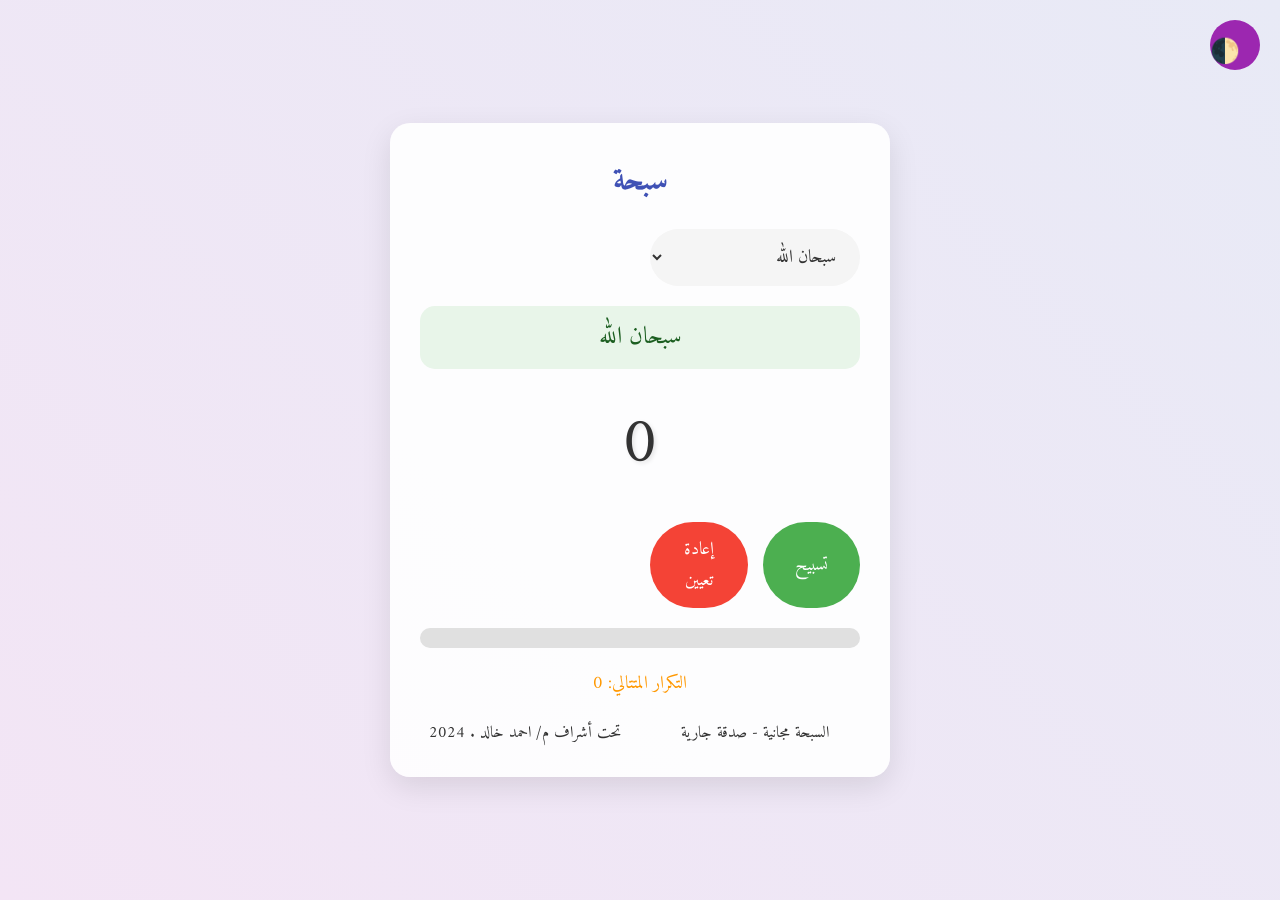
==== index.html @ c640d814 "seb7a" ====
<!DOCTYPE html>
<html lang="ar" dir="rtl">

<head>
    <meta charset="UTF-8">
    <meta name="viewport" content="width=device-width, initial-scale=1.0">
    <title>Seb7a-Sadka-Garya </title>
    <link rel="stylesheet" href="./css/style.css">
</head>

<body>
    <button class="theme-toggle" onclick="toggleTheme()">🌓</button>
    <div class="tasbih">
        <h1>سبحة </h1>
        <select id="dhikr" class="form-control">
            <option value="سبحان الله">سبحان الله</option>
            <option value="الحمد لله">الحمد لله</option>
            <option value="الله أكبر">الله أكبر</option>
            <option value="لا إله إلا الله">لا إله إلا الله</option>
            <option value="أستغفر الله">أستغفر الله</option>
            <option value="سبحان الله وبحمده">سبحان الله وبحمده</option>
            <option value="لا حول ولا قوة إلا بالله">لا حول ولا قوة إلا بالله</option>
            <option value="اللهم صل على محمد">اللهم صل على محمد</option>
            <option value="اللهم إني أسألك العفو والعافية">اللهم إني أسألك العفو والعافية</option>
        </select>
        <input type="number" id="target" min="1" value="33" placeholder="الهدف" class="form-control" hidden>
        <div id="currentDhikr"></div>
        <div class="counter" id="counter">0</div>
        <div class="buttons">
            <button id="increment">تسبيح</button>
            <button id="reset">إعادة تعيين</button>
        </div>
        <div class="progress">
            <div id="progressBar"></div>
        </div>
        <div id="streakCount">التكرار المتتالي: 0</div>
        <p>السبحة مجانية - صدقة جارية </p>
        <pr>تحت أشراف م/ احمد خالد . 2024</pr>
    </div>

    <script src="./js/script.js"></script>
</body>

</html>
---- css/style.css ----
@import url('https://fonts.googleapis.com/css2?family=Amiri:wght@400;700&display=swap');
        
:root {
    --primary-color: #3f51b5;
    --secondary-color: #4CAF50;
    --background-color: #f3e5f5;
    --text-color: #333;
    --light-text-color: #fff;
    --element-background: rgba(255, 255, 255, 0.9);
}

* {
    box-sizing: border-box;
    margin: 0;
    padding: 0;
}

body {
    font-family: 'Amiri', serif;
    display: flex;
    justify-content: center;
    align-items: center;
    min-height: 100vh;
    margin: 0;
    background: linear-gradient(45deg, var(--background-color), #e8eaf6);
    color: var(--text-color);
    transition: all 0.3s ease;
    padding: 20px;
}

.tasbih {
    display: grid;
    grid-template-columns: 1fr;
    gap: 20px;
    text-align: center;
    background-color: var(--element-background);
    border-radius: 20px;
    padding: 30px;
    box-shadow: 0 10px 30px rgba(0,0,0,0.1);
    width: 100%;
    max-width: 500px;
    transition: all 0.3s ease;
}

.tasbih:hover {
    transform: translateY(-5px);
    box-shadow: 0 15px 35px rgba(0,0,0,0.2);
}

h1 {
    color: var(--primary-color);
    font-size: clamp(24px, 5vw, 32px);
}

.counter {
    font-size: clamp(48px, 10vw, 64px);
    color: var(--text-color);
    text-shadow: 2px 2px 4px rgba(0,0,0,0.1);
}

.buttons {
    display: flex;
    justify-content: center;
    gap: 15px;
}

button, .form-control {
    padding: 12px 20px;
    font-size: clamp(16px, 3vw, 18px);
    cursor: pointer;
    border: none;
    border-radius: 50px;
    transition: all 0.3s ease;
    font-family: 'Amiri', serif;
    width: 100%;
}

#increment {
    background-color: var(--secondary-color);
    color: var(--light-text-color);
}

#increment:hover {
    background-color: #45a049;
    transform: scale(1.05);
}

#reset {
    background-color: #f44336;
    color: var(--light-text-color);
}

#reset:hover {
    background-color: #da190b;
    transform: scale(1.05);
}

.form-control {
    background-color: #f5f5f5;
    color: var(--text-color);
}

.form-control:focus {
    outline: none;
    box-shadow: 0 0 0 2px var(--primary-color);
}

.progress {
    background-color: #e0e0e0;
    border-radius: 50px;
    height: 20px;
    overflow: hidden;
}

#progressBar {
    width: 0;
    height: 100%;
    background: linear-gradient(45deg, var(--secondary-color), #8BC34A);
    border-radius: 50px;
    transition: width 0.3s ease;
}

#currentDhikr {
    font-size: clamp(18px, 4vw, 24px);
    line-height: 1.4;
    padding: 15px;
    background-color: #e8f5e9;
    border-radius: 15px;
    color: #1b5e20;
    transition: all 0.3s ease;
    min-height: 60px;
    display: flex;
    align-items: center;
    justify-content: center;
    text-align: center;
    word-wrap: break-word;
    overflow-wrap: break-word;
}

#currentDhikr:hover {
    transform: scale(1.03);
    box-shadow: 0 5px 15px rgba(0,0,0,0.1);
}

#streakCount {
    font-size: clamp(16px, 3vw, 18px);
    color: #ff9800;
}

.theme-toggle {
    position: fixed;
    top: 20px;
    right: 20px;
    background-color: #9c27b0;
    color: var(--light-text-color);
    border: none;
    border-radius: 50%;
    width: 50px;
    height: 50px;
    font-size: 24px;
    cursor: pointer;
    transition: all 0.3s ease;
    z-index: 1000;
}

.theme-toggle:hover {
    background-color: #7b1fa2;
    transform: rotate(180deg);
}

.dark-theme {
    --primary-color: #9fa8da;
    --secondary-color: #81c784;
    --background-color: #303f9f;
    --text-color: #fff;
    --light-text-color: #fff;
    --element-background: rgba(0, 0, 0, 0.8);
}

.dark-theme #currentDhikr {
    background-color: #1a237e;
    color: #e8eaf6;
}

.dark-theme .form-control {
    background-color: #3f51b5;
    color: var(--light-text-color);
}

@media (max-width: 480px) {
    .tasbih {
        padding: 20px;
    }

    button, .form-control {
        padding: 10px 15px;
    }

    .buttons {
        flex-direction: column;
    }
}

@media (min-width: 768px) {
    .tasbih {
        grid-template-columns: repeat(2, 1fr);
    }

    h1, #currentDhikr, .counter, .progress, #streakCount {
        grid-column: 1 / -1;
    }
}
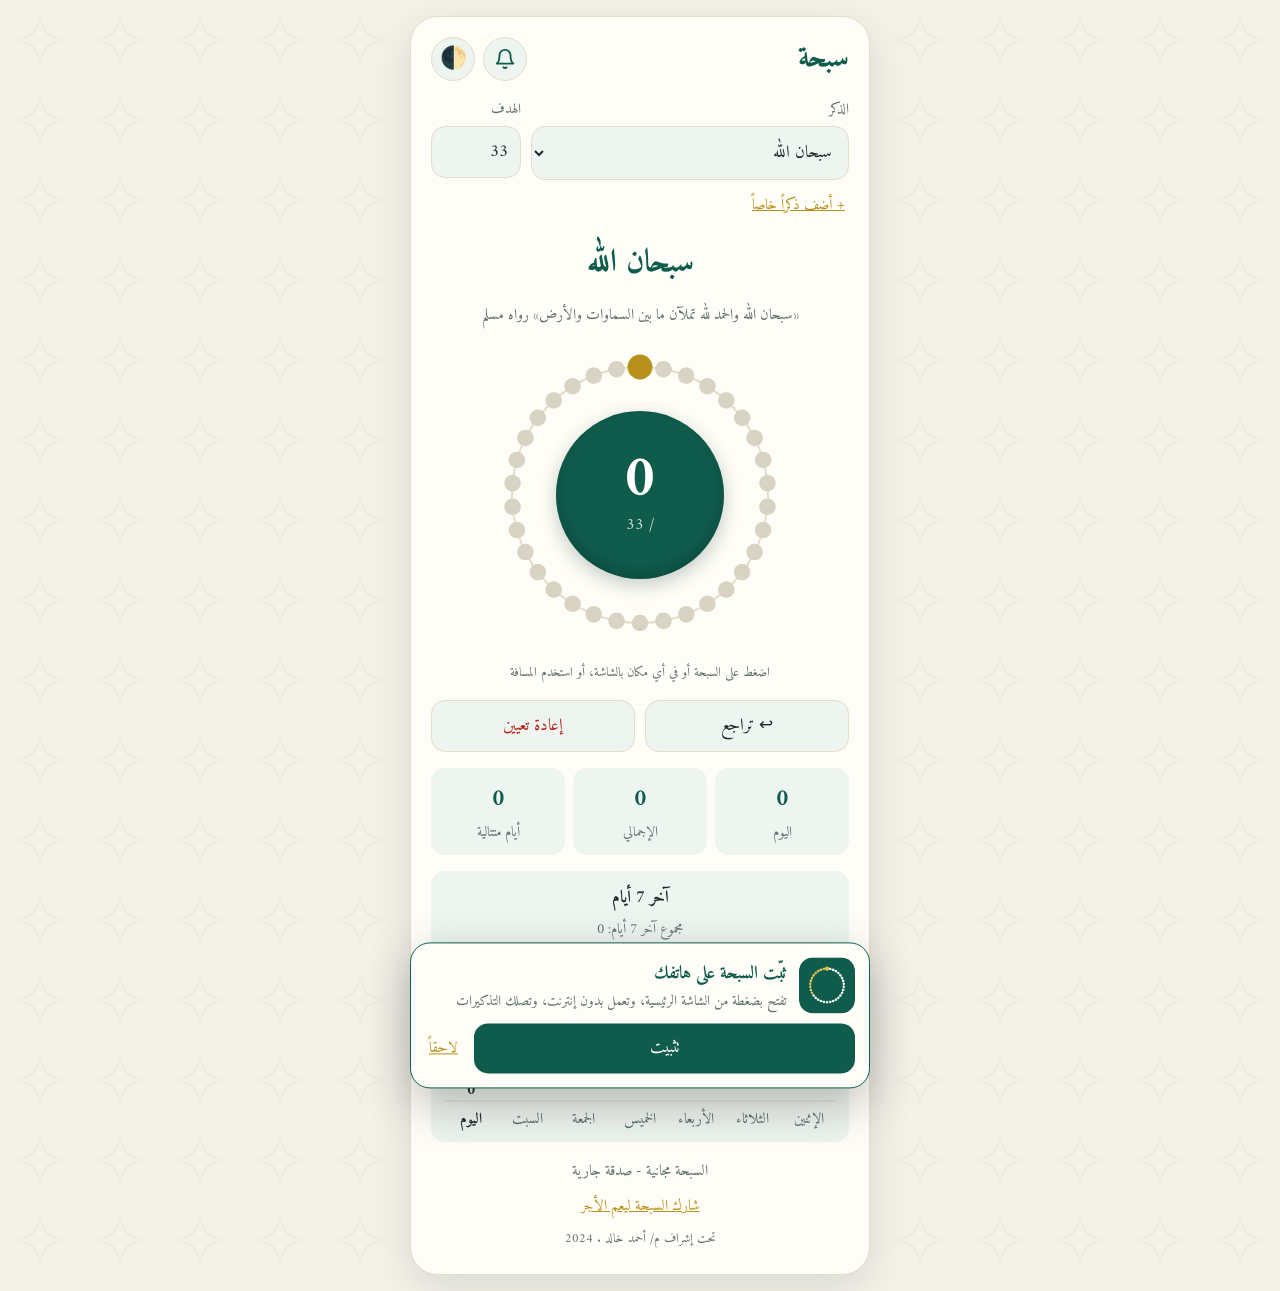
==== commit 5f80418e: "السبحة - صدقة جارية Co-Authored-By: Claude Opus 5.5 <noreply@anthropic.com>" ====
--- a/index.html
+++ b/index.html
@@ -1,44 +1 @@
-<!DOCTYPE html>
-<html lang="ar" dir="rtl">
-
-<head>
-    <meta charset="UTF-8">
-    <meta name="viewport" content="width=device-width, initial-scale=1.0">
-    <title>Seb7a-Sadka-Garya </title>
-    <link rel="stylesheet" href="./css/style.css">
-</head>
-
-<body>
-    <button class="theme-toggle" onclick="toggleTheme()">🌓</button>
-    <div class="tasbih">
-        <h1>سبحة </h1>
-        <select id="dhikr" class="form-control">
-            <option value="سبحان الله">سبحان الله</option>
-            <option value="الحمد لله">الحمد لله</option>
-            <option value="الله أكبر">الله أكبر</option>
-            <option value="لا إله إلا الله">لا إله إلا الله</option>
-            <option value="أستغفر الله">أستغفر الله</option>
-            <option value="سبحان الله وبحمده">سبحان الله وبحمده</option>
-            <option value="لا حول ولا قوة إلا بالله">لا حول ولا قوة إلا بالله</option>
-            <option value="اللهم صل على محمد">اللهم صل على محمد</option>
-            <option value="اللهم إني أسألك العفو والعافية">اللهم إني أسألك العفو والعافية</option>
-        </select>
-        <input type="number" id="target" min="1" value="33" placeholder="الهدف" class="form-control" hidden>
-        <div id="currentDhikr"></div>
-        <div class="counter" id="counter">0</div>
-        <div class="buttons">
-            <button id="increment">تسبيح</button>
-            <button id="reset">إعادة تعيين</button>
-        </div>
-        <div class="progress">
-            <div id="progressBar"></div>
-        </div>
-        <div id="streakCount">التكرار المتتالي: 0</div>
-        <p>السبحة مجانية - صدقة جارية </p>
-        <pr>تحت أشراف م/ احمد خالد . 2024</pr>
-    </div>
-
-    <script src="./js/script.js"></script>
-</body>
-
-</html>+<!DOCTYPE html> <html lang="ar" dir="rtl"> <head> <meta charset="UTF-8"> <meta name="viewport" content="width=device-width,initial-scale=1,viewport-fit=cover"> <title>سبحة - صدقة جارية</title> <meta name="description" content="سبحة إلكترونية مجانية تعمل بدون إنترنت - صدقة جارية"> <meta name="theme-color" content="#0f5c4d"> <link rel="manifest" href="./manifest.webmanifest"> <link rel="icon" href="./icons/icon.svg" type="image/svg+xml"> <link rel="apple-touch-icon" href="./icons/apple-touch-icon.png"> <meta name="mobile-web-app-capable" content="yes"> <meta name="apple-mobile-web-app-capable" content="yes"> <meta name="apple-mobile-web-app-status-bar-style" content="default"> <meta name="apple-mobile-web-app-title" content="سبحة"> <link rel="preconnect" href="https://fonts.googleapis.com"> <link rel="preconnect" href="https://fonts.gstatic.com" crossorigin> <link rel="stylesheet" href="https://fonts.googleapis.com/css2?family=Amiri:wght@400;700&display=swap"> <link rel="stylesheet" href="./css/style.css"> <script>try{const e=JSON.parse(localStorage.getItem("seb7a-state")||"{}");e.theme&&(document.documentElement.dataset.theme=e.theme)}catch(e){}</script> </head> <body> <main class="tasbih"> <header class="top-bar"> <h1>سبحة</h1> <div class="top-actions"> <button id="install" class="install-btn" hidden>⬇ تثبيت</button> <button id="openSettings" class="icon-btn" aria-label="التذكيرات" title="التذكيرات"> <svg viewBox="0 0 24 24" aria-hidden="true"><path d="M6 8a6 6 0 1 1 12 0c0 7 3 9 3 9H3s3-2 3-9M10.3 21a1.94 1.94 0 0 0 3.4 0" fill="none" stroke="currentColor" stroke-width="2" stroke-linecap="round" stroke-linejoin="round"/></svg> </button> <button id="themeToggle" class="icon-btn" aria-label="تبديل الوضع الليلي" title="الوضع الليلي">🌓</button> </div> </header> <div class="controls"> <label class="field"> <span>الذكر</span> <select id="dhikr" class="form-control"> <option value="__prayer__">تسبيح ما بعد الصلاة</option> <option value="سبحان الله">سبحان الله</option> <option value="الحمد لله">الحمد لله</option> <option value="الله أكبر">الله أكبر</option> <option value="لا إله إلا الله">لا إله إلا الله</option> <option value="أستغفر الله">أستغفر الله</option> <option value="سبحان الله وبحمده">سبحان الله وبحمده</option> <option value="لا حول ولا قوة إلا بالله">لا حول ولا قوة إلا بالله</option> <option value="اللهم صل على محمد">اللهم صل على محمد</option> <option value="اللهم إني أسألك العفو والعافية">اللهم إني أسألك العفو والعافية</option> <optgroup id="customGroup" label="أذكاري" hidden></optgroup> </select> </label> <label class="field field-small"> <span>الهدف</span> <input type="number" id="target" min="1" max="10000" value="33" inputmode="numeric" class="form-control"> </label> </div> <div class="dhikr-actions"> <button id="addDhikr" class="link-btn">+ أضف ذكراً خاصاً</button> <button id="deleteDhikr" class="link-btn danger-link" hidden>حذف هذا الذكر</button> </div> <div id="currentDhikr" aria-live="polite"></div> <p id="fadl" class="fadl"></p> <button id="increment" class="ring-btn" aria-label="تسبيح"> <svg id="beads" viewBox="0 0 300 300" aria-hidden="true"></svg> <span class="ring-center"> <span class="counter" id="counter" aria-live="polite">0</span> <span class="counter-target" id="counterTarget">/ 33</span> </span> </button> <p class="hint">اضغط على السبحة أو في أي مكان بالشاشة، أو استخدم المسافة</p> <div class="buttons"> <button id="undo" class="secondary-btn">↩ تراجع</button> <button id="reset" class="danger-btn">إعادة تعيين</button> </div> <section class="stats" aria-label="الإحصائيات"> <div class="stat"> <span class="stat-value" id="todayCount">0</span> <span class="stat-label">اليوم</span> </div> <div class="stat"> <span class="stat-value" id="totalCount">0</span> <span class="stat-label">الإجمالي</span> </div> <div class="stat"> <span class="stat-value" id="streakCount">0</span> <span class="stat-label">أيام متتالية</span> </div> </section> <section class="chart" aria-labelledby="chartTitle"> <h2 id="chartTitle">آخر 7 أيام</h2> <p id="chartCaption" class="chart-caption" aria-live="polite"></p> <svg id="weekChart" viewBox="0 0 320 150" role="group" aria-label="عدد التسبيحات في آخر 7 أيام"></svg> </section> <footer class="footer"> <p>السبحة مجانية - صدقة جارية</p> <button id="share" class="link-btn">شارك السبحة ليعم الأجر</button> <small>تحت إشراف م/ أحمد خالد . 2024</small> </footer> </main> <dialog id="dhikrDialog" class="dialog"> <form id="dhikrForm"> <h2>ذكر جديد</h2> <label class="field"> <span>نص الذكر</span> <textarea id="newDhikrText" class="form-control" rows="2" maxlength="200" required></textarea> </label> <label class="field"> <span>الهدف</span> <input type="number" id="newDhikrTarget" class="form-control" min="1" max="10000" value="33" inputmode="numeric" required> </label> <p id="dhikrError" class="form-error" role="alert"></p> <div class="buttons"> <button type="submit" class="primary-btn">إضافة</button> <button type="button" id="cancelDhikr" class="secondary-btn">إلغاء</button> </div> </form> </dialog> <dialog id="iosDialog" class="dialog"> <form method="dialog"> <h2>تثبيت السبحة على الآيفون</h2> <ol class="ios-steps"> <li>اضغط زر المشاركة <svg class="ios-icon" viewBox="0 0 24 24" aria-hidden="true"><path d="M12 3v12M7.5 7.5 12 3l4.5 4.5M8 11H6v10h12V11h-2" fill="none" stroke="currentColor" stroke-width="2" stroke-linecap="round" stroke-linejoin="round"/></svg> في Safari (أسفل الشاشة) أو في Chrome (أعلى الشاشة)</li> <li>اختر <strong>«إضافة إلى الشاشة الرئيسية»</strong></li> <li>اضغط <strong>«إضافة»</strong></li> </ol> <div class="buttons"> <button class="primary-btn">حسناً</button> </div> </form> </dialog> <dialog id="settingsDialog" class="sheet" aria-labelledby="settingsTitle"> <div class="sheet-header"> <h2 id="settingsTitle">التذكيرات</h2> <button type="button" id="closeSettings" class="icon-btn" aria-label="إغلاق">✕</button> </div> <div class="sheet-body"> <section class="card master"> <div class="card-head"> <div> <h3>تفعيل التذكيرات</h3> <p id="remindersStatus" class="muted-text"></p> </div> <label class="switch"><input type="checkbox" id="remindersEnabled" role="switch" aria-label="تفعيل التذكيرات"><span></span></label> </div> <p id="remindersNotice" class="notice" hidden></p> </section> <div id="remindersBody" class="reminders-body"> <section class="card"> <div class="card-head"> <div> <h3>كل فترة</h3> <p class="muted-text">تذكير بذكر مختلف في كل مرة بالترتيب</p> </div> <label class="switch"><input type="checkbox" id="intervalOn" role="switch" aria-label="كل فترة"><span></span></label> </div> <div class="inline-fields interval-fields"> <label class="field"><span>كل</span> <select id="intervalMinutes" class="form-control"> <option value="15">15 دقيقة</option> <option value="30">30 دقيقة</option> <option value="45">45 دقيقة</option> <option value="60">ساعة</option> <option value="90">ساعة ونصف</option> <option value="120">ساعتين</option> <option value="180">3 ساعات</option> <option value="240">4 ساعات</option> </select> </label> <label class="field"><span>من</span><input type="time" id="intervalFrom" class="form-control"></label> <label class="field"><span>إلى</span><input type="time" id="intervalTo" class="form-control"></label> </div> <div class="rows-label"><span>الذكر</span><span>العدد</span></div> <div id="intervalItems" class="reminder-rows"></div> <button type="button" id="addIntervalItem" class="add-row">+ إضافة ذكر</button> </section> <section class="card"> <div class="card-head"> <div> <h3>أوقات ثابتة</h3> <p class="muted-text">في ساعة محددة كل يوم</p> </div> <label class="switch"><input type="checkbox" id="fixedOn" role="switch" aria-label="أوقات ثابتة"><span></span></label> </div> <div id="fixedItems" class="reminder-rows"></div> <button type="button" id="addFixedItem" class="add-row">+ إضافة وقت</button> </section> <section class="card"> <div class="card-head"> <div> <h3>مدينتك</h3> <p class="muted-text">لحساب مواقيت الصلاة وأذكار الصباح والمساء</p> </div> </div> <div class="inline-fields"> <select id="citySelect" class="form-control" aria-label="المدينة"></select> <button type="button" id="locateMe" class="secondary-btn locate-btn">📍 موقعي</button> </div> <div id="prayerTimesRow" class="prayer-times"></div> </section> <section class="card"> <div class="card-head"> <div> <h3>بعد الصلوات</h3> <p class="muted-text">تسبيح ما بعد الصلاة (33 · 33 · 34)</p> </div> <label class="switch"><input type="checkbox" id="prayersOn" role="switch" aria-label="بعد الصلوات"><span></span></label> </div> <div id="prayerChips" class="chips"></div> <label class="field"><span>بعد الأذان بـ</span> <select id="prayerOffset" class="form-control"> <option value="5">5 دقائق</option> <option value="10">10 دقائق</option> <option value="15">15 دقيقة</option> <option value="20">20 دقيقة</option> <option value="30">30 دقيقة</option> </select> </label> </section> <section class="card"> <div class="card-head"> <div> <h3>أذكار الصباح والمساء</h3> <p class="muted-text">الصباح بعد الفجر، والمساء بعد العصر</p> </div> <label class="switch"><input type="checkbox" id="morningOn" role="switch" aria-label="أذكار الصباح والمساء"><span></span></label> </div> <div class="rows-label"><span>🌅 الصباح</span></div> <div class="reminder-row"> <select id="morningDhikr" class="form-control" aria-label="ذكر الصباح"></select> <input type="number" id="morningCount" class="form-control count-input" min="1" max="10000" inputmode="numeric" aria-label="العدد"> </div> <div class="rows-label"><span>🌙 المساء</span></div> <div class="reminder-row"> <select id="eveningDhikr" class="form-control" aria-label="ذكر المساء"></select> <input type="number" id="eveningCount" class="form-control count-input" min="1" max="10000" inputmode="numeric" aria-label="العدد"> </div> </section> <section class="card"> <h3>🔔 صوت الإشعار</h3> <p class="muted-text">نغمة الإشعار تتبع إعدادات هاتفك. إن وصلك التذكير بدون صوت:</p> <ol id="soundHelp" class="sound-help"></ol> <p class="muted-text">ثم اضغط «تجربة إشعار» بالأسفل للتأكد.</p> </section> <section class="card"> <h3>التذكيرات القادمة</h3> <ul id="upcomingList" class="upcoming"></ul> </section> </div> </div> <div class="sheet-footer"> <button type="button" id="saveReminders" class="primary-btn">حفظ</button> <button type="button" id="testReminder" class="secondary-btn">تجربة إشعار</button> </div> </dialog> <div id="installBanner" class="install-banner" role="dialog" aria-labelledby="installTitle" hidden> <img src="./icons/icon-192.png" alt="" class="install-icon" width="56" height="56"> <div class="install-text"> <strong id="installTitle">ثبّت السبحة على هاتفك</strong> <span>تفتح بضغطة من الشاشة الرئيسية، وتعمل بدون إنترنت، وتصلك التذكيرات</span> </div> <div class="install-actions"> <button type="button" id="installBannerButton" class="primary-btn">تثبيت</button> <button type="button" id="installBannerLater" class="link-btn">لاحقاً</button> </div> </div> <dialog id="soundDialog" class="dialog sound-dialog" aria-labelledby="soundTitle"> <div class="sound-step" data-step="test"> <div class="big-icon" aria-hidden="true">🔔</div> <h2 id="soundTitle">خطوة أخيرة: صوت التذكير</h2> <p class="muted-text">سنرسل لك إشعاراً تجريبياً الآن. انتبه: هل يصدر صوتاً؟</p> <button type="button" id="soundTest" class="primary-btn">أرسل إشعاراً تجريبياً</button> <button type="button" id="soundSkip" class="link-btn">تخطي</button> </div> <div class="sound-step" data-step="ask" hidden> <div class="big-icon" aria-hidden="true">👂</div> <h2>هل سمعت صوت الإشعار؟</h2> <div class="buttons"> <button type="button" id="soundYes" class="primary-btn">نعم، سمعته</button> <button type="button" id="soundNo" class="secondary-btn">لا، كان صامتاً</button> </div> </div> <div class="sound-step" data-step="fix" hidden> <h2>فعّل الصوت هكذا</h2> <ol id="soundFixSteps" class="sound-help"></ol> <div class="buttons"> <button type="button" id="soundRetry" class="primary-btn">جرّب مرة أخرى</button> <button type="button" id="soundDone" class="secondary-btn">إغلاق</button> </div> </div> <div class="sound-step" data-step="done" hidden> <div class="big-icon" aria-hidden="true">✅</div> <h2>ممتاز! ستصلك التذكيرات بصوت</h2> <button type="button" id="soundClose" class="primary-btn">تم</button> </div> </dialog> <div id="toast" class="toast" role="status" aria-live="polite"></div> <script src="./js/config.js"></script> <script src="./js/reminders-core.js"></script> <script src="./js/script.js"></script> <script src="./js/reminders.js"></script> </body> </html> 
--- a/css/style.css
+++ b/css/style.css
@@ -1,212 +1 @@
-@import url('https://fonts.googleapis.com/css2?family=Amiri:wght@400;700&display=swap');
-        
-:root {
-    --primary-color: #3f51b5;
-    --secondary-color: #4CAF50;
-    --background-color: #f3e5f5;
-    --text-color: #333;
-    --light-text-color: #fff;
-    --element-background: rgba(255, 255, 255, 0.9);
-}
-
-* {
-    box-sizing: border-box;
-    margin: 0;
-    padding: 0;
-}
-
-body {
-    font-family: 'Amiri', serif;
-    display: flex;
-    justify-content: center;
-    align-items: center;
-    min-height: 100vh;
-    margin: 0;
-    background: linear-gradient(45deg, var(--background-color), #e8eaf6);
-    color: var(--text-color);
-    transition: all 0.3s ease;
-    padding: 20px;
-}
-
-.tasbih {
-    display: grid;
-    grid-template-columns: 1fr;
-    gap: 20px;
-    text-align: center;
-    background-color: var(--element-background);
-    border-radius: 20px;
-    padding: 30px;
-    box-shadow: 0 10px 30px rgba(0,0,0,0.1);
-    width: 100%;
-    max-width: 500px;
-    transition: all 0.3s ease;
-}
-
-.tasbih:hover {
-    transform: translateY(-5px);
-    box-shadow: 0 15px 35px rgba(0,0,0,0.2);
-}
-
-h1 {
-    color: var(--primary-color);
-    font-size: clamp(24px, 5vw, 32px);
-}
-
-.counter {
-    font-size: clamp(48px, 10vw, 64px);
-    color: var(--text-color);
-    text-shadow: 2px 2px 4px rgba(0,0,0,0.1);
-}
-
-.buttons {
-    display: flex;
-    justify-content: center;
-    gap: 15px;
-}
-
-button, .form-control {
-    padding: 12px 20px;
-    font-size: clamp(16px, 3vw, 18px);
-    cursor: pointer;
-    border: none;
-    border-radius: 50px;
-    transition: all 0.3s ease;
-    font-family: 'Amiri', serif;
-    width: 100%;
-}
-
-#increment {
-    background-color: var(--secondary-color);
-    color: var(--light-text-color);
-}
-
-#increment:hover {
-    background-color: #45a049;
-    transform: scale(1.05);
-}
-
-#reset {
-    background-color: #f44336;
-    color: var(--light-text-color);
-}
-
-#reset:hover {
-    background-color: #da190b;
-    transform: scale(1.05);
-}
-
-.form-control {
-    background-color: #f5f5f5;
-    color: var(--text-color);
-}
-
-.form-control:focus {
-    outline: none;
-    box-shadow: 0 0 0 2px var(--primary-color);
-}
-
-.progress {
-    background-color: #e0e0e0;
-    border-radius: 50px;
-    height: 20px;
-    overflow: hidden;
-}
-
-#progressBar {
-    width: 0;
-    height: 100%;
-    background: linear-gradient(45deg, var(--secondary-color), #8BC34A);
-    border-radius: 50px;
-    transition: width 0.3s ease;
-}
-
-#currentDhikr {
-    font-size: clamp(18px, 4vw, 24px);
-    line-height: 1.4;
-    padding: 15px;
-    background-color: #e8f5e9;
-    border-radius: 15px;
-    color: #1b5e20;
-    transition: all 0.3s ease;
-    min-height: 60px;
-    display: flex;
-    align-items: center;
-    justify-content: center;
-    text-align: center;
-    word-wrap: break-word;
-    overflow-wrap: break-word;
-}
-
-#currentDhikr:hover {
-    transform: scale(1.03);
-    box-shadow: 0 5px 15px rgba(0,0,0,0.1);
-}
-
-#streakCount {
-    font-size: clamp(16px, 3vw, 18px);
-    color: #ff9800;
-}
-
-.theme-toggle {
-    position: fixed;
-    top: 20px;
-    right: 20px;
-    background-color: #9c27b0;
-    color: var(--light-text-color);
-    border: none;
-    border-radius: 50%;
-    width: 50px;
-    height: 50px;
-    font-size: 24px;
-    cursor: pointer;
-    transition: all 0.3s ease;
-    z-index: 1000;
-}
-
-.theme-toggle:hover {
-    background-color: #7b1fa2;
-    transform: rotate(180deg);
-}
-
-.dark-theme {
-    --primary-color: #9fa8da;
-    --secondary-color: #81c784;
-    --background-color: #303f9f;
-    --text-color: #fff;
-    --light-text-color: #fff;
-    --element-background: rgba(0, 0, 0, 0.8);
-}
-
-.dark-theme #currentDhikr {
-    background-color: #1a237e;
-    color: #e8eaf6;
-}
-
-.dark-theme .form-control {
-    background-color: #3f51b5;
-    color: var(--light-text-color);
-}
-
-@media (max-width: 480px) {
-    .tasbih {
-        padding: 20px;
-    }
-
-    button, .form-control {
-        padding: 10px 15px;
-    }
-
-    .buttons {
-        flex-direction: column;
-    }
-}
-
-@media (min-width: 768px) {
-    .tasbih {
-        grid-template-columns: repeat(2, 1fr);
-    }
-
-    h1, #currentDhikr, .counter, .progress, #streakCount {
-        grid-column: 1 / -1;
-    }
-}+:root{--bg: #f4f1e8;--surface: #fffdf7;--surface-alt: #eef4ef;--text: #1d2b27;--muted: #5f6f6a;--primary: #0f5c4d;--primary-strong: #0b4a3e;--on-primary: #ffffff;--gold: #b8911c;--bead-off: #d9d3c3;--danger: #b3261e;--border: #e4ddcb;--shadow: 0 12px 40px rgba(15, 60, 50, .12);--pattern: url("data:image/svg+xml,%3Csvg xmlns='http://www.w3.org/2000/svg' width='80' height='80' viewBox='0 0 80 80'%3E%3Cpath d='M40 18l6.4 15.6L62 40l-15.6 6.4L40 62l-6.4-15.6L18 40l15.6-6.4z' fill='none' stroke='%23b8911c' stroke-opacity='0.12'/%3E%3C/svg%3E");color-scheme:light}@media (prefers-color-scheme: dark){:root:not([data-theme=light]){--bg: #0c1714;--surface: #13221e;--surface-alt: #182c27;--text: #eef3ef;--muted: #9db1aa;--primary: #3fb59a;--primary-strong: #5fcbb1;--on-primary: #06201a;--gold: #e0bd4f;--bead-off: #2a3a35;--danger: #ef8a80;--border: #243631;--shadow: 0 12px 40px rgba(0, 0, 0, .45);color-scheme:dark}}:root[data-theme=dark]{--bg: #0c1714;--surface: #13221e;--surface-alt: #182c27;--text: #eef3ef;--muted: #9db1aa;--primary: #3fb59a;--primary-strong: #5fcbb1;--on-primary: #06201a;--gold: #e0bd4f;--bead-off: #2a3a35;--danger: #ef8a80;--border: #243631;--shadow: 0 12px 40px rgba(0, 0, 0, .45);color-scheme:dark}*{box-sizing:border-box;margin:0;padding:0}html{-webkit-tap-highlight-color:transparent}body{font-family:Amiri,serif;display:flex;justify-content:center;align-items:flex-start;min-height:100vh;min-height:100dvh;background-color:var(--bg);background-image:var(--pattern);color:var(--text);padding:max(16px,env(safe-area-inset-top)) 16px max(16px,env(safe-area-inset-bottom));touch-action:manipulation;user-select:none;-webkit-user-select:none;transition:background-color .3s ease,color .3s ease}.tasbih{display:flex;flex-direction:column;gap:16px;text-align:center;background-color:var(--surface);border:1px solid var(--border);border-radius:28px;padding:20px 20px 24px;box-shadow:var(--shadow);width:100%;max-width:460px;margin-block:auto}.top-bar{display:flex;align-items:center;justify-content:space-between}h1{color:var(--primary);font-size:30px;line-height:1.2}button{font-family:inherit;cursor:pointer;border:none;color:inherit;background:none}button:focus-visible,.form-control:focus-visible{outline:2px solid var(--gold);outline-offset:2px}.top-actions{display:flex;align-items:center;gap:8px}.install-btn{height:44px;padding:0 16px;border-radius:22px;font-size:16px;background-color:var(--primary);color:var(--on-primary)}.ios-steps{display:flex;flex-direction:column;gap:8px;padding-inline-start:20px;text-align:start;font-size:17px;line-height:1.6}.ios-icon{width:1.2em;height:1.2em;vertical-align:-.2em;color:var(--primary)}.icon-btn{width:44px;height:44px;border-radius:50%;font-size:22px;background-color:var(--surface-alt);border:1px solid var(--border);transition:transform .3s ease}.icon-btn:active{transform:rotate(180deg)}.controls{display:flex;gap:10px}.field{display:flex;flex-direction:column;gap:4px;flex:1;min-width:0;text-align:start;font-size:14px;color:var(--muted)}.field-small{flex:0 0 90px}.form-control{width:100%;padding:10px 12px;font-family:inherit;font-size:17px;color:var(--text);background-color:var(--surface-alt);border:1px solid var(--border);border-radius:14px;user-select:text}.form-control:disabled{opacity:.55}#currentDhikr{font-size:clamp(24px,7vw,32px);font-weight:700;line-height:1.5;color:var(--primary);min-height:48px;overflow-wrap:break-word}.fadl{font-size:15px;line-height:1.7;color:var(--muted);min-height:1em}.fadl:empty{display:none}.ring-btn{position:relative;width:min(100%,300px);aspect-ratio:1;margin-inline:auto;border-radius:50%;transition:transform .08s ease}.ring-btn:active{transform:scale(.97)}#beads{width:100%;height:100%;display:block;overflow:visible}#beads .thread{fill:none;stroke:var(--border);stroke-width:2}#beads .bead{fill:var(--bead-off);transition:fill .2s ease}#beads .bead.on{fill:var(--primary)}#beads .bead.current{fill:var(--gold);transform-box:fill-box;transform-origin:center;animation:pop .25s ease}#beads .imam,.ring-btn.done #beads .bead{fill:var(--gold)}@keyframes pop{50%{transform:scale(1.35)}}.ring-center{position:absolute;inset:22%;display:flex;flex-direction:column;align-items:center;justify-content:center;border-radius:50%;background-color:var(--primary);color:var(--on-primary);box-shadow:inset 0 -6px 16px #0000002e,0 6px 18px #0f3c3240}.counter{font-size:clamp(44px,14vw,60px);font-weight:700;line-height:1;font-variant-numeric:tabular-nums}.counter-target{font-size:16px;opacity:.8}.hint{font-size:13px;color:var(--muted)}.buttons{display:flex;gap:10px}.secondary-btn,.danger-btn{flex:1;padding:10px 16px;font-size:17px;border-radius:14px;border:1px solid var(--border);background-color:var(--surface-alt);transition:background-color .2s ease}.danger-btn{color:var(--danger)}.stats{display:grid;grid-template-columns:repeat(3,1fr);gap:8px}.stat{display:flex;flex-direction:column;padding:10px 4px;border-radius:14px;background-color:var(--surface-alt)}.stat-value{font-size:24px;font-weight:700;color:var(--primary);font-variant-numeric:tabular-nums}.stat-label{font-size:14px;color:var(--muted)}.chart{display:flex;flex-direction:column;gap:4px;padding:12px;border-radius:14px;background-color:var(--surface-alt)}.chart h2{font-size:17px;color:var(--text)}.chart-caption{font-size:14px;color:var(--muted);min-height:1.5em}#weekChart{width:100%;height:auto;display:block;overflow:visible}#weekChart .baseline{stroke:var(--border);stroke-width:1}#weekChart .hit{fill:transparent}#weekChart .bar{fill:var(--primary);opacity:.55;transition:opacity .15s ease}#weekChart .today .bar,#weekChart .active .bar{opacity:1}#weekChart .bar-group{outline:none;cursor:default}#weekChart .bar-group:focus-visible .hit{stroke:var(--gold);stroke-width:2}#weekChart .bar-value,#weekChart .bar-label{font-family:Amiri,serif;text-anchor:middle}#weekChart .bar-value{font-size:13px;font-weight:700;fill:var(--text)}#weekChart .bar-label{font-size:12px;fill:var(--muted)}#weekChart .today .bar-label{fill:var(--text);font-weight:700}.dhikr-actions{display:flex;justify-content:space-between;margin-top:-8px}.link-btn.danger-link{color:var(--danger)}.primary-btn{flex:1;padding:10px 16px;font-size:17px;border-radius:14px;background-color:var(--primary);color:var(--on-primary)}.dialog{margin:auto;width:min(100% - 32px,400px);padding:20px;border:1px solid var(--border);border-radius:20px;background-color:var(--surface);color:var(--text);box-shadow:var(--shadow);user-select:text}.dialog::backdrop{background-color:#00000073}.dialog form{display:flex;flex-direction:column;gap:14px;font-family:Amiri,serif}.dialog h2{font-size:22px;color:var(--primary)}.form-error{color:var(--danger);font-size:15px}.form-error:empty{display:none}.dialog textarea{resize:vertical;line-height:1.6}.footer{display:flex;flex-direction:column;gap:4px;align-items:center;color:var(--muted);font-size:15px}.link-btn{color:var(--gold);font-size:15px;text-decoration:underline;padding:4px}.icon-btn svg{width:22px;height:22px;display:block;margin:auto;color:var(--primary)}.sheet{margin:auto;width:min(100%,540px);height:100dvh;max-height:100dvh;max-width:100%;padding:0;border:none;background-color:var(--bg);color:var(--text);font-family:Amiri,serif;user-select:none}.sheet[open]{display:flex;flex-direction:column;animation:sheet-in .25s ease}.sheet::backdrop{background-color:#00000080}@media (min-width: 600px){.sheet{height:min(92dvh,860px);border-radius:24px;border:1px solid var(--border);box-shadow:var(--shadow)}}@keyframes sheet-in{0%{transform:translateY(24px);opacity:0}}.sheet-header,.sheet-footer{display:flex;align-items:center;gap:10px;padding:12px 16px;background-color:var(--surface);border-bottom:1px solid var(--border)}.sheet-header{justify-content:space-between;padding-top:max(12px,env(safe-area-inset-top))}.sheet-header h2{font-size:24px;color:var(--primary)}.sheet-footer{border-bottom:none;border-top:1px solid var(--border);padding-bottom:max(12px,env(safe-area-inset-bottom))}.sheet-body{flex:1;overflow-y:auto;padding:14px 16px 24px;display:flex;flex-direction:column;gap:12px;-webkit-overflow-scrolling:touch}.reminders-body{display:flex;flex-direction:column;gap:12px;transition:opacity .2s ease}.reminders-body.disabled{opacity:.45;pointer-events:none}.card{display:flex;flex-direction:column;gap:10px;padding:14px;border-radius:18px;background-color:var(--surface);border:1px solid var(--border)}.card.master{border-color:var(--primary)}.card h3{font-size:18px}.card-head{display:flex;justify-content:space-between;align-items:center;gap:12px}.muted-text{color:var(--muted);font-size:14px;line-height:1.5}.notice{padding:10px 12px;border-radius:12px;background-color:var(--surface-alt);color:var(--danger);font-size:15px;line-height:1.6}.switch{position:relative;flex:0 0 auto;width:52px;height:30px;cursor:pointer}.switch input{position:absolute;opacity:0;width:100%;height:100%;margin:0;cursor:pointer}.switch span{position:absolute;inset:0;border-radius:15px;background-color:var(--bead-off);transition:background-color .2s ease;pointer-events:none}.switch span:after{content:"";position:absolute;top:3px;right:3px;width:24px;height:24px;border-radius:50%;background-color:#fff;box-shadow:0 1px 3px #0000004d;transition:transform .2s ease}.switch input:checked+span{background-color:var(--primary)}.switch input:checked+span:after{transform:translate(-22px)}.switch input:focus-visible+span{outline:2px solid var(--gold);outline-offset:2px}.inline-fields{display:flex;gap:8px;align-items:flex-end}.inline-fields>*{flex:1;min-width:0}.interval-fields{display:grid;grid-template-columns:1fr 1fr}.interval-fields>:first-child{grid-column:1 / -1}.sheet input[type=time]{direction:ltr;text-align:center}.inline-fields .locate-btn{flex:0 0 auto;padding:10px 12px}.sheet .form-control{font-size:16px;padding:8px 10px}.rows-label{display:flex;justify-content:space-between;padding-inline-end:44px;font-size:14px;color:var(--muted)}.reminder-rows{display:flex;flex-direction:column;gap:8px}.reminder-row{display:flex;gap:6px;align-items:center}.reminder-row .dhikr-input,.reminder-row select{flex:1;min-width:0}.reminder-row .count-input{flex:0 0 76px;text-align:center}.reminder-row .time-input{flex:0 0 122px;padding-inline:6px}.fixed-row{display:grid;grid-template-columns:1fr 76px 36px;padding-bottom:8px;border-bottom:1px dashed var(--border)}.fixed-row .time-input{grid-column:1 / 3;grid-row:1}.fixed-row .row-remove{grid-column:3;grid-row:1}.fixed-row .dhikr-input{grid-column:1;grid-row:2}.fixed-row .count-input{grid-column:2 / 4;grid-row:2}.row-remove{flex:0 0 36px;height:36px;border-radius:50%;color:var(--muted);background-color:var(--surface-alt)}.add-row{align-self:flex-start;color:var(--primary);font-size:16px;padding:4px 2px}.chips{display:flex;flex-wrap:wrap;gap:8px}.chip{padding:6px 14px;border-radius:18px;font-size:15px;border:1px solid var(--border);background-color:var(--surface-alt);color:var(--muted)}.chip.on{background-color:var(--primary);border-color:var(--primary);color:var(--on-primary)}.prayer-times{display:grid;grid-template-columns:repeat(5,1fr);gap:4px;text-align:center}.prayer-time{display:flex;flex-direction:column;padding:6px 2px;border-radius:10px;background-color:var(--surface-alt);font-size:14px;font-variant-numeric:tabular-nums}.prayer-time b{font-size:13px;color:var(--muted);font-weight:400}.method-name{grid-column:1 / -1}.sound-help{display:flex;flex-direction:column;gap:6px;padding-inline-start:20px;font-size:15px;line-height:1.6}.sound-help b{color:var(--primary)}.upcoming{list-style:none;display:flex;flex-direction:column;gap:6px}.upcoming li{display:flex;gap:10px;font-size:15px}.upcoming-time{flex:0 0 auto;min-width:92px;color:var(--primary);font-variant-numeric:tabular-nums}.sheet-footer .primary-btn,.sheet-footer .secondary-btn{flex:1}.sheet-footer .primary-btn:disabled{opacity:.6}.install-banner{position:fixed;left:50%;bottom:max(16px,env(safe-area-inset-bottom));width:min(100% - 24px,460px);display:grid;grid-template-columns:56px 1fr;gap:10px 12px;align-items:center;padding:14px;border-radius:20px;background-color:var(--surface);border:1px solid var(--primary);box-shadow:0 16px 48px #00000040;transform:translate(-50%,140%);transition:transform .35s cubic-bezier(.2,.9,.3,1.2);z-index:20}.install-banner.show{transform:translate(-50%)}.install-icon{width:56px;height:56px;border-radius:14px}.install-text{display:flex;flex-direction:column;gap:2px;text-align:start}.install-text strong{font-size:18px;color:var(--primary)}.install-text span{font-size:14px;line-height:1.5;color:var(--muted)}.install-actions{grid-column:1 / -1;display:flex;align-items:center;gap:12px}.install-actions .primary-btn{flex:1}.sound-dialog{text-align:center}.sound-step{display:flex;flex-direction:column;gap:14px;align-items:stretch;font-family:Amiri,serif}.sound-step[hidden]{display:none}.sound-step h2{font-size:22px;color:var(--primary)}.sound-step .sound-help{text-align:start}.big-icon{font-size:48px;line-height:1}.notice-btn{display:block;margin-top:10px;width:100%}.toast{position:fixed;bottom:max(24px,env(safe-area-inset-bottom));left:50%;transform:translate(-50%,20px);max-width:calc(100% - 32px);padding:12px 20px;border-radius:16px;background-color:var(--primary-strong);color:var(--on-primary);font-size:17px;box-shadow:var(--shadow);opacity:0;pointer-events:none;transition:opacity .25s ease,transform .25s ease;z-index:10}.toast.show{opacity:1;transform:translate(-50%)}@media (prefers-reduced-motion: reduce){*{animation:none!important;transition:none!important}}
